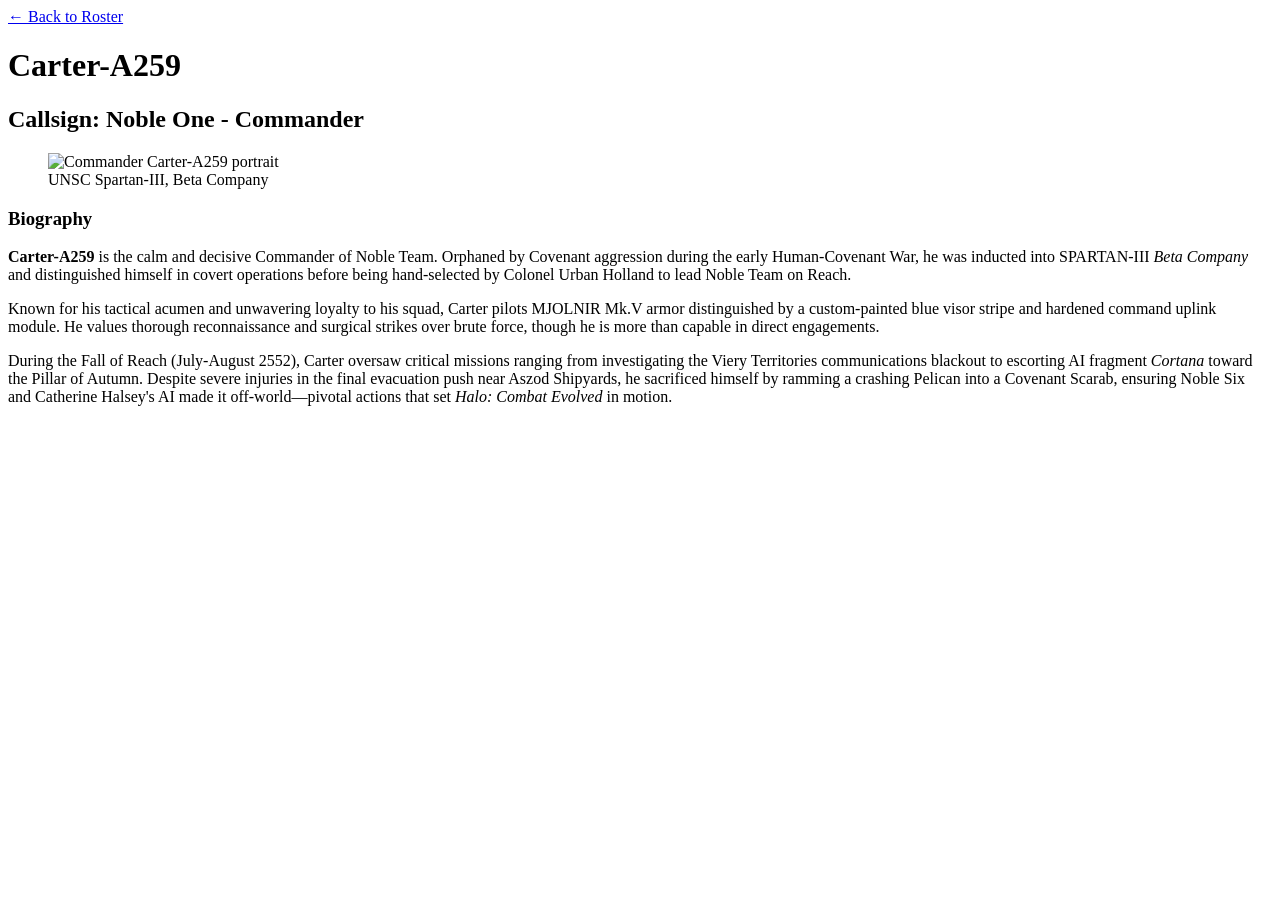
==== carter.html @ cfef5215 "finished html (nearly, just need to ref last images)" ====
<!DOCTYPE html>
<html lang="en">
<head>
  <meta charset="UTF-8" />
  <meta name="viewport" content="width=device-width, initial-scale=1.0">
  <title>Noble One - Carter-A259</title>
  <link rel="stylesheet" href="screen.css">
</head>
<body id="spartan-detail" class="carter">
  <header class="site-header">
    <nav>
      <a href="noble.html" class="back-link">&#8592; Back to Roster</a>
    </nav>
  </header>

  <main class="detail-wrapper">
    <h1 class="page-title">Carter-A259</h1>
    <h2 class="subtitle">Callsign: Noble One - Commander</h2>

    <figure class="portrait">
      <img src="PLACEHOLDER_CARTER_PORTRAIT.jpg" alt="Commander Carter-A259 portrait">
      <figcaption>UNSC Spartan-III, Beta Company</figcaption>
    </figure>

    <section class="bio">
      <h3>Biography</h3>
      <p><strong>Carter-A259</strong> is the calm and decisive Commander of Noble Team. Orphaned by Covenant aggression during the early Human-Covenant War, he was inducted into SPARTAN-III <em>Beta Company</em> and distinguished himself in covert operations before being hand-selected by Colonel Urban Holland to lead Noble Team on Reach.</p>
      <p>Known for his tactical acumen and unwavering loyalty to his squad, Carter pilots MJOLNIR Mk.V armor distinguished by a custom-painted blue visor stripe and hardened command uplink module. He values thorough reconnaissance and surgical strikes over brute force, though he is more than capable in direct engagements.</p>
      <p>During the Fall of Reach (July-August 2552), Carter oversaw critical missions ranging from investigating the Viery Territories communications blackout to escorting AI fragment <em>Cortana</em> toward the Pillar of Autumn. Despite severe injuries in the final evacuation push near Aszod Shipyards, he sacrificed himself by ramming a crashing Pelican into a Covenant Scarab, ensuring Noble Six and Catherine Halsey's AI made it off-world—pivotal actions that set <em>Halo: Combat Evolved</em> in motion.</p>
    </section>
  </main>
</body>
</html>
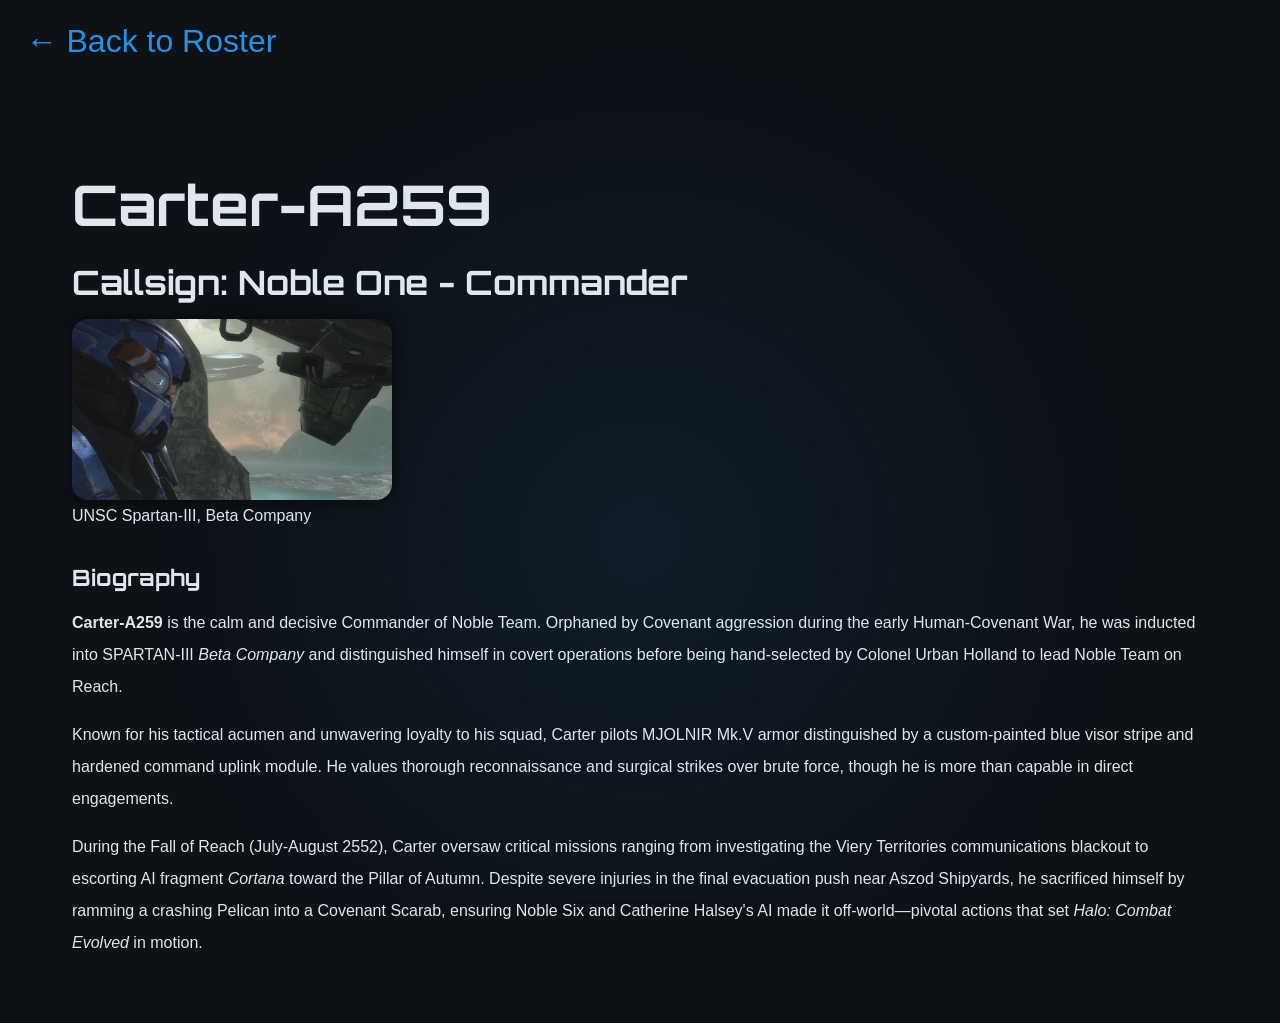
==== commit db1ec972: "css done, html finished, last of images imported" ====
--- a/carter.html
+++ b/carter.html
@@ -18,7 +18,7 @@
     <h2 class="subtitle">Callsign: Noble One - Commander</h2>
 
     <figure class="portrait">
-      <img src="PLACEHOLDER_CARTER_PORTRAIT.jpg" alt="Commander Carter-A259 portrait">
+      <img src="images/spartans/REACHcartercorvette.PNG.webp" alt="Commander Carter-A259 portrait">
       <figcaption>UNSC Spartan-III, Beta Company</figcaption>
     </figure>
 
--- a/screen.css
+++ b/screen.css
@@ -0,0 +1,322 @@
+@import url("https://fonts.googleapis.com/css2?family=Orbitron:wght@400;700&display=swap");
+
+* {
+  box-sizing: border-box;
+  margin: 0;
+  padding: 0;
+}
+html {
+  scroll-behavior: smooth;
+}
+
+body {
+  min-height: 100vh;
+  font-family: Arial, Helvetica, sans-serif;         
+  background: #0e1116 center / cover fixed no-repeat;
+  color: #e0e6ed;
+  line-height: 1.6;
+  -webkit-font-smoothing: antialiased;
+}
+body::before {                                      
+  content: "";
+  position: fixed;
+  inset: 0;
+  background: radial-gradient(
+    circle at center 60%,
+    rgba(27, 108, 168, 0.12) 0%,
+    transparent 60%);
+  pointer-events: none;
+  z-index: -1;
+}
+body::after {
+  content: "";
+  position: fixed;
+  inset: 0;
+  background: url("images/background.png") center / 600px repeat;
+  opacity: 0.04;
+  pointer-events: none;
+  z-index: -1;
+}
+img {
+  display: block;
+  max-width: 100%;
+  height: auto;
+}
+
+h1,
+h2,
+h3 {
+  font-family: "Orbitron", Arial, Helvetica, sans-serif;
+  font-weight: 700;
+  line-height: 1.2;
+  margin-bottom: 0.5em;
+}
+h1 { font-size: clamp(2rem, 5vw, 3.5rem); }
+h2 { font-size: clamp(1.25rem, 3vw, 2.1rem); }
+h3 { font-size: clamp(1rem, 2.5vw, 1.4rem); }
+
+.page-title,
+.site-header h1 {
+  text-align: center;
+  margin: 1.5rem 0;
+}
+
+a {
+  color: #2592e6;
+  text-decoration: none;
+  transition: color 180ms ease;
+}
+a:hover {
+  color: #1b6ca8;
+}
+
+.back-link {
+  display: inline-block;
+  margin: 1rem 0 2rem;
+  font-size: 2rem;
+  padding-left: 1.6rem;
+}
+
+.hero {
+  position: relative;
+  width: 100%;
+  height: 100vh;
+  overflow: hidden;
+}
+.hero-bg {
+  position: absolute;
+  inset: 0;
+  width: 100%;
+  height: 100%;
+  object-fit: cover;
+  filter: brightness(0.6);
+  transform: translateZ(0);
+  backface-visibility: hidden;
+}
+.overlay {
+  position: relative;
+  z-index: 1;
+  height: 100%;
+  display: grid;
+  place-content: center;
+  gap: 2rem;
+  text-align: center;
+}
+.welcome-title {
+  font-family: "Orbitron", Arial, Helvetica, sans-serif;
+  font-size: 4rem;
+  letter-spacing: 0.07em;
+}
+
+.enter-btn {
+  display: inline-flex;
+  width: max-content;
+  justify-content: center;
+  align-items: center;
+  justify-self: center; 
+
+  padding: 0.75rem 0.75rem;
+  font-size: 1.6rem;
+  border: none;
+  color: #e0e6ed;
+  cursor: pointer;
+  transition: transform 0.2s ease;
+}
+.enter-btn:hover {
+  transform: scale(1.4);
+  color: #e0e6ed;
+}
+
+#hub {
+  display: flex;
+  flex-direction: column;
+  justify-content: center;     
+  align-items: center;   
+  min-height: 100vh;
+}
+#hub .menu {
+  display: flex;
+  justify-content: center;
+  align-items: flex-start;
+  margin-top: 2rem;
+}
+.menu-grid {
+  display: flex;
+  gap: 2rem;
+  flex-wrap: wrap;
+  justify-content: center;
+}
+.menu-tile {
+  position: relative;
+  width: 240px;
+  aspect-ratio: 1 / 1;
+  border-radius: 1rem;
+  overflow: hidden;
+  background: #1a1e24;
+  border: 1px solid rgba(37, 146, 230, 0.15);
+  transition: transform 180ms ease;
+}
+.menu-tile img {
+  width: 100%;
+  height: 100%;
+  object-fit: cover;
+  filter: brightness(0.8) contrast(1.05);
+  transition: filter 180ms ease;
+}
+.menu-tile .tile-label {
+  position: absolute;
+  inset: auto 0 0 0;
+  padding: 0.6rem 0;
+  text-align: center;
+  font-size: 1.05rem;
+  background: rgba(0, 0, 0, 0.45);
+}
+.menu-tile:hover {
+  transform: translateY(-6px) scale(1.03);
+}
+.menu-tile:hover img {
+  filter: brightness(1) contrast(1.15);
+}
+
+@keyframes pulseGlow {
+  0%, 100% { box-shadow: 0 0 0 rgba(37, 146, 230, 0); }
+  50%      { box-shadow: 0 0 18px rgba(37, 146, 230, 0.6); }
+}
+.menu-tile:hover {
+  animation: pulseGlow 0.9s ease-in-out infinite alternate;
+}
+
+#noble-roster {
+  display: flex;
+  flex-direction: column;
+  justify-content: center;
+  align-items: center;
+  min-height: 100vh;
+  text-align: center;
+}
+#noble-roster .back-link {
+  position: fixed;
+  top: 1rem;
+  left: 1rem;
+  padding-left: 0;
+}
+/* card grid */
+.card-grid {
+  display: flex;
+  flex-wrap: wrap;
+  gap: 1.5rem;
+  justify-content: center;
+  padding: 3rem 1.5rem;
+}
+.spartan-card {
+  background: #1a1e24;
+  border: 1px solid rgba(37, 146, 230, 0.15);
+  border-radius: 1rem;
+  overflow: hidden;
+  width: 270px;
+  transition: transform 180ms ease;
+}
+.spartan-card img {
+  width: 100%;
+  height: 260px;
+  object-fit: cover;
+  object-position: top center;
+  filter: brightness(0.9) contrast(1.05);
+  transition: filter 180ms ease;
+}
+.card-info {
+  padding: 1rem;
+}
+.spartan-card:hover {
+  transform: translateY(-8px) scale(1.02);
+  animation: pulseGlow 0.9s ease-in-out infinite alternate;
+}
+.spartan-card:hover img {
+  filter: brightness(1.05) contrast(1.2);
+}
+
+.detail-wrapper,
+.covenant-wrapper,
+.reach-wrapper {
+  max-width: 1000px;
+  margin: 0 auto;
+  padding: 3rem 1.5rem 4rem;
+}
+
+.portrait {
+  text-align: center;
+  margin-bottom: 2rem;
+}
+.portrait img {
+  width: 320px;
+  border-radius: 1rem;
+  box-shadow: 0 0 18px rgba(0, 0, 0, 0.6);
+  object-position: top center;
+}
+
+.covenant-hero,
+.reach-hero {
+  margin: 0;
+}
+.covenant-hero img,
+.reach-hero img {
+  display: block;
+  width: 100%;
+  height: auto;
+}
+
+.covenant-hero,
+.reach-hero {
+  position: relative;
+  left: 50%;
+  width: 100vw;
+  max-width: 100vw;
+  transform: translateX(-50%);
+  margin-bottom: 2rem;
+}
+
+.detail-wrapper,
+.covenant-wrapper,
+.reach-wrapper {
+  max-width: 1200px;
+  margin: 0 auto;
+  padding: 3rem 2rem 4rem;
+  line-height: 2rem;
+  text-align: left;
+}
+
+#spartan-detail,
+#spartan-detail .detail-wrapper,
+#spartan-detail .detail-wrapper * {
+  text-align: left;
+}
+
+#spartan-detail p {
+  margin-top: 1rem;
+}
+
+.bio p + p,
+.timeline li + li,
+.hierarchy ul li + li,
+.objectives ul li + li {
+  margin-top: 0.8rem;
+  text-align: left,
+}
+ul,
+ol {
+  padding-left: 1.25rem;
+}
+.timeline ol {
+  list-style: decimal-leading-zero;
+}
+.timeline li {
+  padding-left: 0.6rem;
+  border-left: 2px solid #1b6ca8;
+  margin-left: 1rem;
+}
+
+@media (max-width: 600px) {
+  .menu-tile { width: 180px; }
+  .spartan-card { width: 200px; }
+  .portrait img { width: 220px; }
+}
